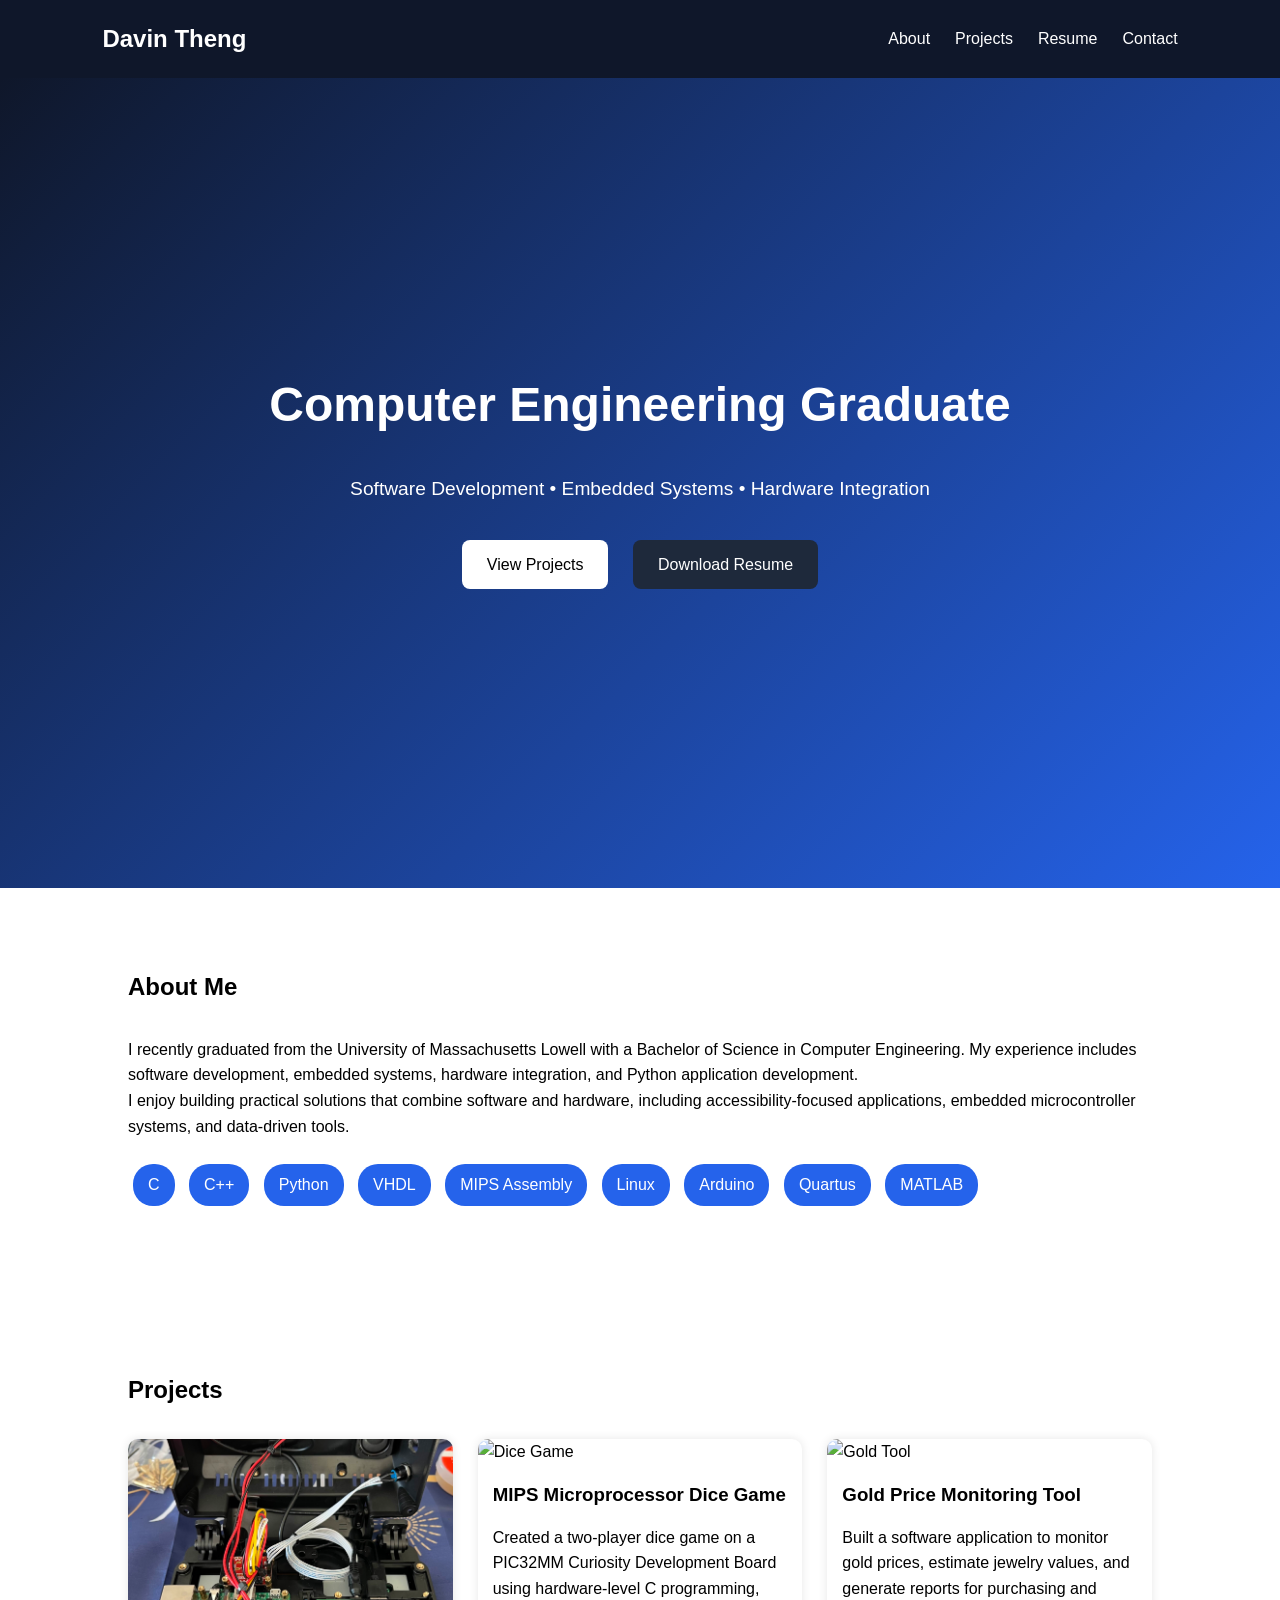
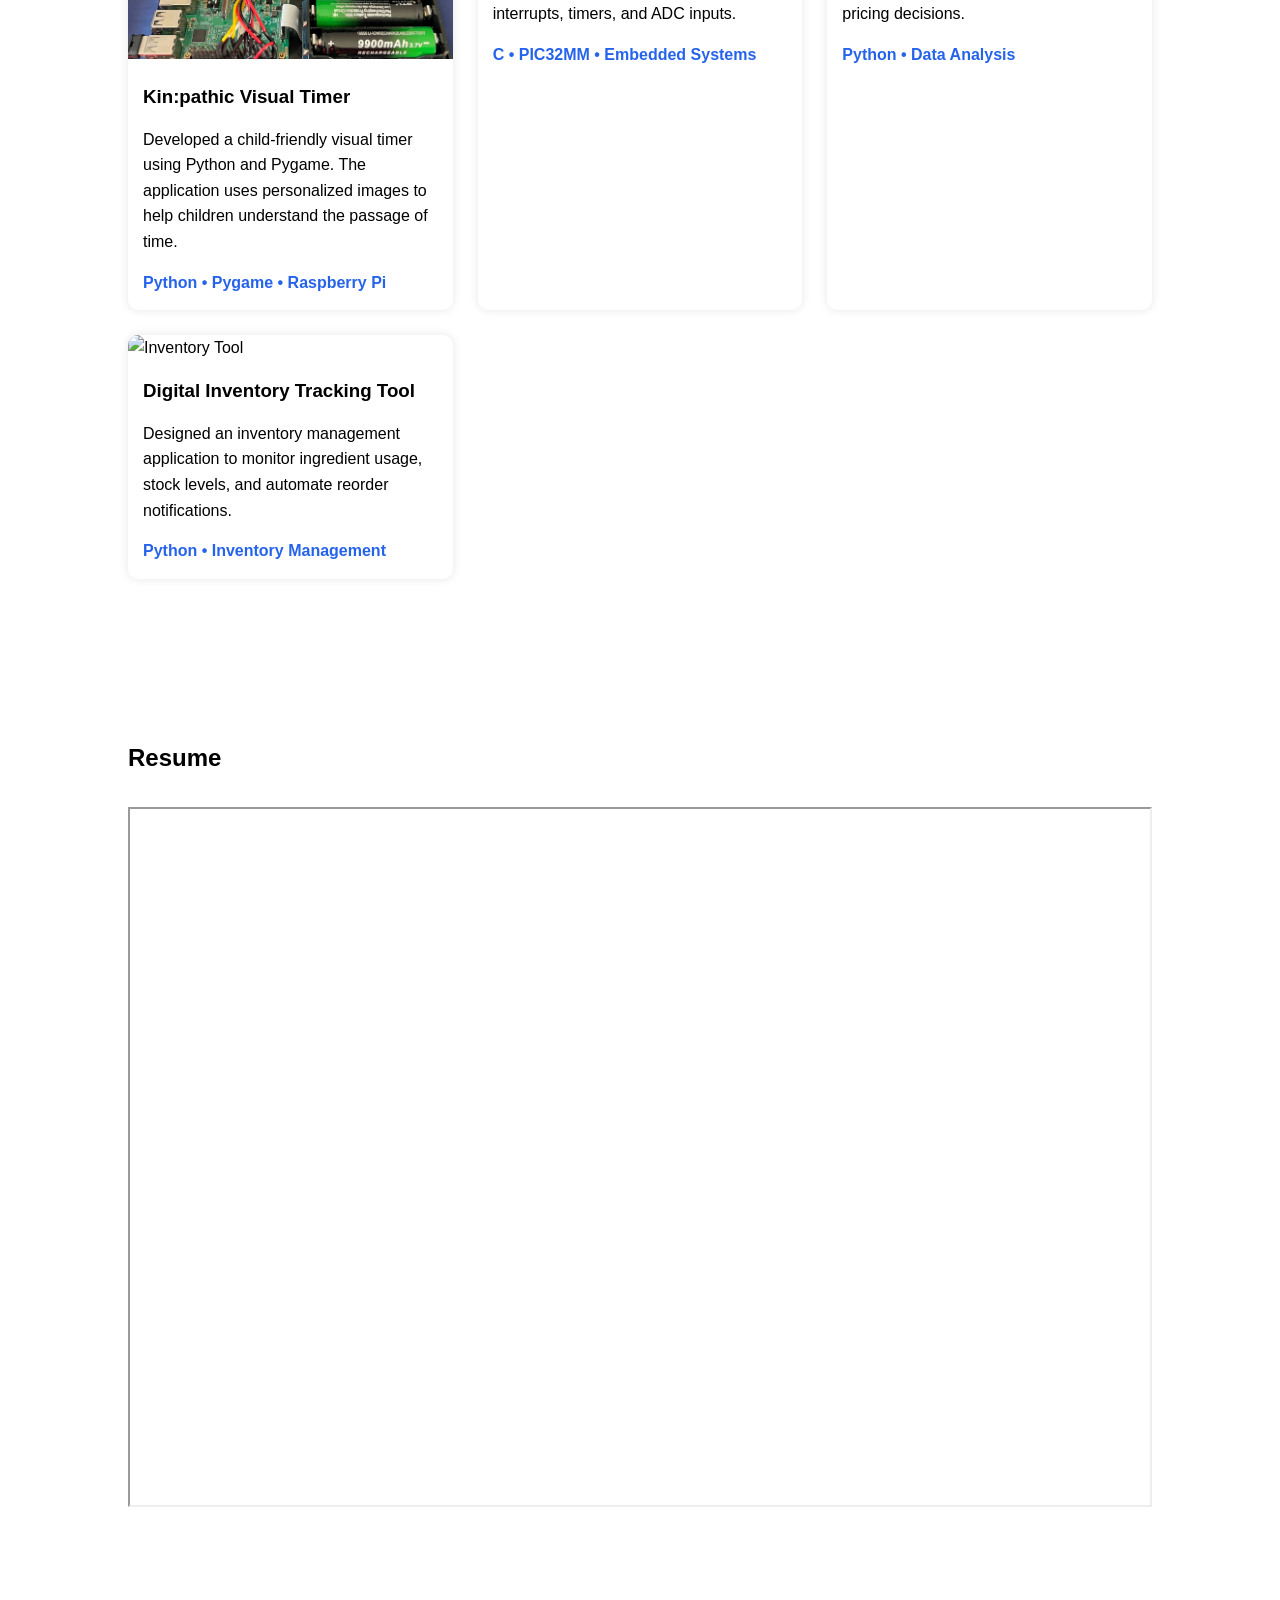
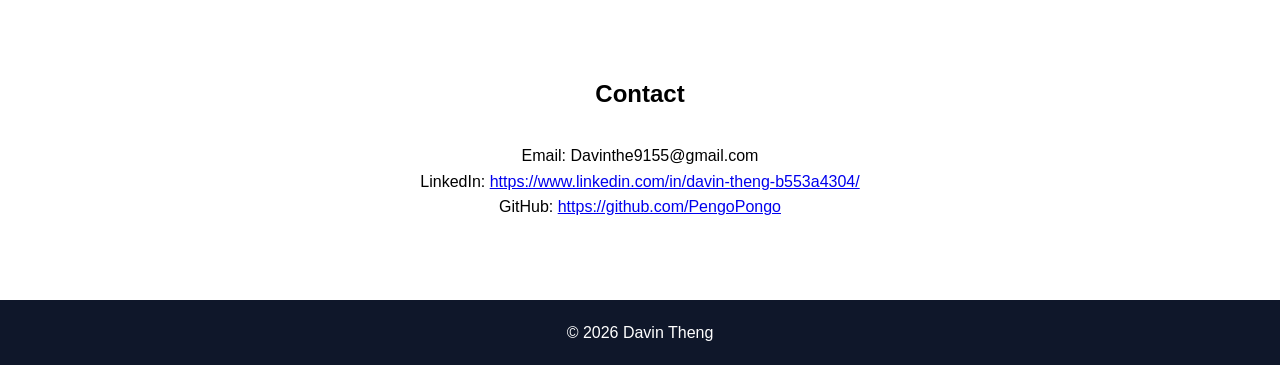
==== index.html @ bcd06a1a "Add files via upload" ====
<!DOCTYPE html>
<html lang="en">
<head>
    <meta charset="UTF-8">
    <meta name="viewport" content="width=device-width, initial-scale=1.0">
    <title>Davin Theng | Portfolio</title>

    <link rel="stylesheet" href="style.css">
</head>
<body>

    <header>
        <nav>
            <h1>Davin Theng</h1>

            <ul>
                <li><a href="#about">About</a></li>
                <li><a href="#projects">Projects</a></li>
                <li><a href="#resume">Resume</a></li>
                <li><a href="#contact">Contact</a></li>
            </ul>
        </nav>
    </header>

    <section class="hero">
        <div class="hero-content">
            <h2>Computer Engineering Graduate</h2>

            <p>
                Software Development • Embedded Systems • Hardware Integration
            </p>

            <div class="hero-buttons">
                <a href="#projects" class="btn">View Projects</a>
                <a href="resume.pdf" class="btn btn-secondary" target="_blank">
                    Download Resume
                </a>
            </div>
        </div>
    </section>

    <section id="about">
        <h2>About Me</h2>

        <p>
            I recently graduated from the University of Massachusetts Lowell
            with a Bachelor of Science in Computer Engineering.
            My experience includes software development, embedded systems,
            hardware integration, and Python application development.
        </p>

        <p>
            I enjoy building practical solutions that combine software and
            hardware, including accessibility-focused applications,
            embedded microcontroller systems, and data-driven tools.
        </p>

        <div class="skills">
            <span>C</span>
            <span>C++</span>
            <span>Python</span>
            <span>VHDL</span>
            <span>MIPS Assembly</span>
            <span>Linux</span>
            <span>Arduino</span>
            <span>Quartus</span>
            <span>MATLAB</span>
        </div>
    </section>

    <section id="projects">
        <h2>Projects</h2>

        <div class="project-grid">

            <div class="project-card">
                <img src="images/visual-timer.png" alt="Visual Timer">

                <h3>Kin:pathic Visual Timer</h3>

                <p>
                    Developed a child-friendly visual timer using Python and
                    Pygame. The application uses personalized images to help
                    children understand the passage of time.
                </p>

                <p class="tech">
                    Python • Pygame • Raspberry Pi
                </p>
            </div>

            <div class="project-card">
                <img src="images/dice-game.png" alt="Dice Game">

                <h3>MIPS Microprocessor Dice Game</h3>

                <p>
                    Created a two-player dice game on a PIC32MM Curiosity
                    Development Board using hardware-level C programming,
                    interrupts, timers, and ADC inputs.
                </p>

                <p class="tech">
                    C • PIC32MM • Embedded Systems
                </p>
            </div>

            <div class="project-card">
                <img src="images/gold-tool.png" alt="Gold Tool">

                <h3>Gold Price Monitoring Tool</h3>

                <p>
                    Built a software application to monitor gold prices,
                    estimate jewelry values, and generate reports for
                    purchasing and pricing decisions.
                </p>

                <p class="tech">
                    Python • Data Analysis
                </p>
            </div>

            <div class="project-card">
                <img src="images/inventory-tool.png" alt="Inventory Tool">

                <h3>Digital Inventory Tracking Tool</h3>

                <p>
                    Designed an inventory management application to monitor
                    ingredient usage, stock levels, and automate reorder
                    notifications.
                </p>

                <p class="tech">
                    Python • Inventory Management
                </p>
            </div>

        </div>
    </section>

    <section id="resume">
        <h2>Resume</h2>

        <iframe
            src="resume.pdf"
            width="100%"
            height="700">
        </iframe>
    </section>

    <section id="contact">
        <h2>Contact</h2>

        <div class="contact-container">
            <p>Email: Davinthe9155@gmail.com</p>

            <p>
                LinkedIn:
                <a href="https://www.linkedin.com/in/davin-theng-b553a4304/">
                    https://www.linkedin.com/in/davin-theng-b553a4304/
                </a>
            </p>

            <p>
                GitHub:
                <a href="https://github.com/PengoPongo">
                    https://github.com/PengoPongo
                </a>
            </p>
        </div>
    </section>

    <footer>
        <p>© 2026 Davin Theng</p>
    </footer>

    <script src="script.js"></script>
</body>
</html>
---- style.css ----
* {
    margin: 0;
    padding: 0;
    box-sizing: border-box;
}

body {
    font-family: Arial, sans-serif;
    line-height: 1.6;
}

header {
    background: #0f172a;
    color: white;
    position: sticky;
    top: 0;
}

nav {
    display: flex;
    justify-content: space-between;
    align-items: center;
    padding: 20px 8%;
}

nav ul {
    list-style: none;
    display: flex;
    gap: 25px;
}

nav a {
    color: white;
    text-decoration: none;
}

.hero {
    height: 90vh;
    background: linear-gradient(
        135deg,
        #0f172a,
        #2563eb
    );

    color: white;

    display: flex;
    justify-content: center;
    align-items: center;
    text-align: center;
}

.hero h2 {
    font-size: 3rem;
}

.hero p {
    margin-top: 15px;
    font-size: 1.2rem;
}

.hero-buttons {
    margin-top: 25px;
}

.btn {
    background: white;
    color: black;
    text-decoration: none;
    padding: 12px 25px;
    border-radius: 8px;
    margin: 10px;
    display: inline-block;
}

.btn-secondary {
    background: #1e293b;
    color: white;
}

section {
    padding: 80px 10%;
}

section h2 {
    margin-bottom: 30px;
}

.skills {
    margin-top: 20px;
}

.skills span {
    display: inline-block;
    background: #2563eb;
    color: white;
    padding: 8px 15px;
    margin: 5px;
    border-radius: 20px;
}

.project-grid {
    display: grid;

    grid-template-columns:
    repeat(auto-fit, minmax(300px, 1fr));

    gap: 25px;
}

.project-card {
    background: white;
    box-shadow: 0 0 10px rgba(0,0,0,.1);
    border-radius: 10px;
    overflow: hidden;
}

.project-card img {
    width: 100%;
    height: 220px;
    object-fit: cover;
}

.project-card h3 {
    padding: 15px;
}

.project-card p {
    padding: 0 15px 15px;
}

.tech {
    color: #2563eb;
    font-weight: bold;
}

#contact {
    text-align: center;
}

footer {
    background: #0f172a;
    color: white;
    text-align: center;
    padding: 20px;
}
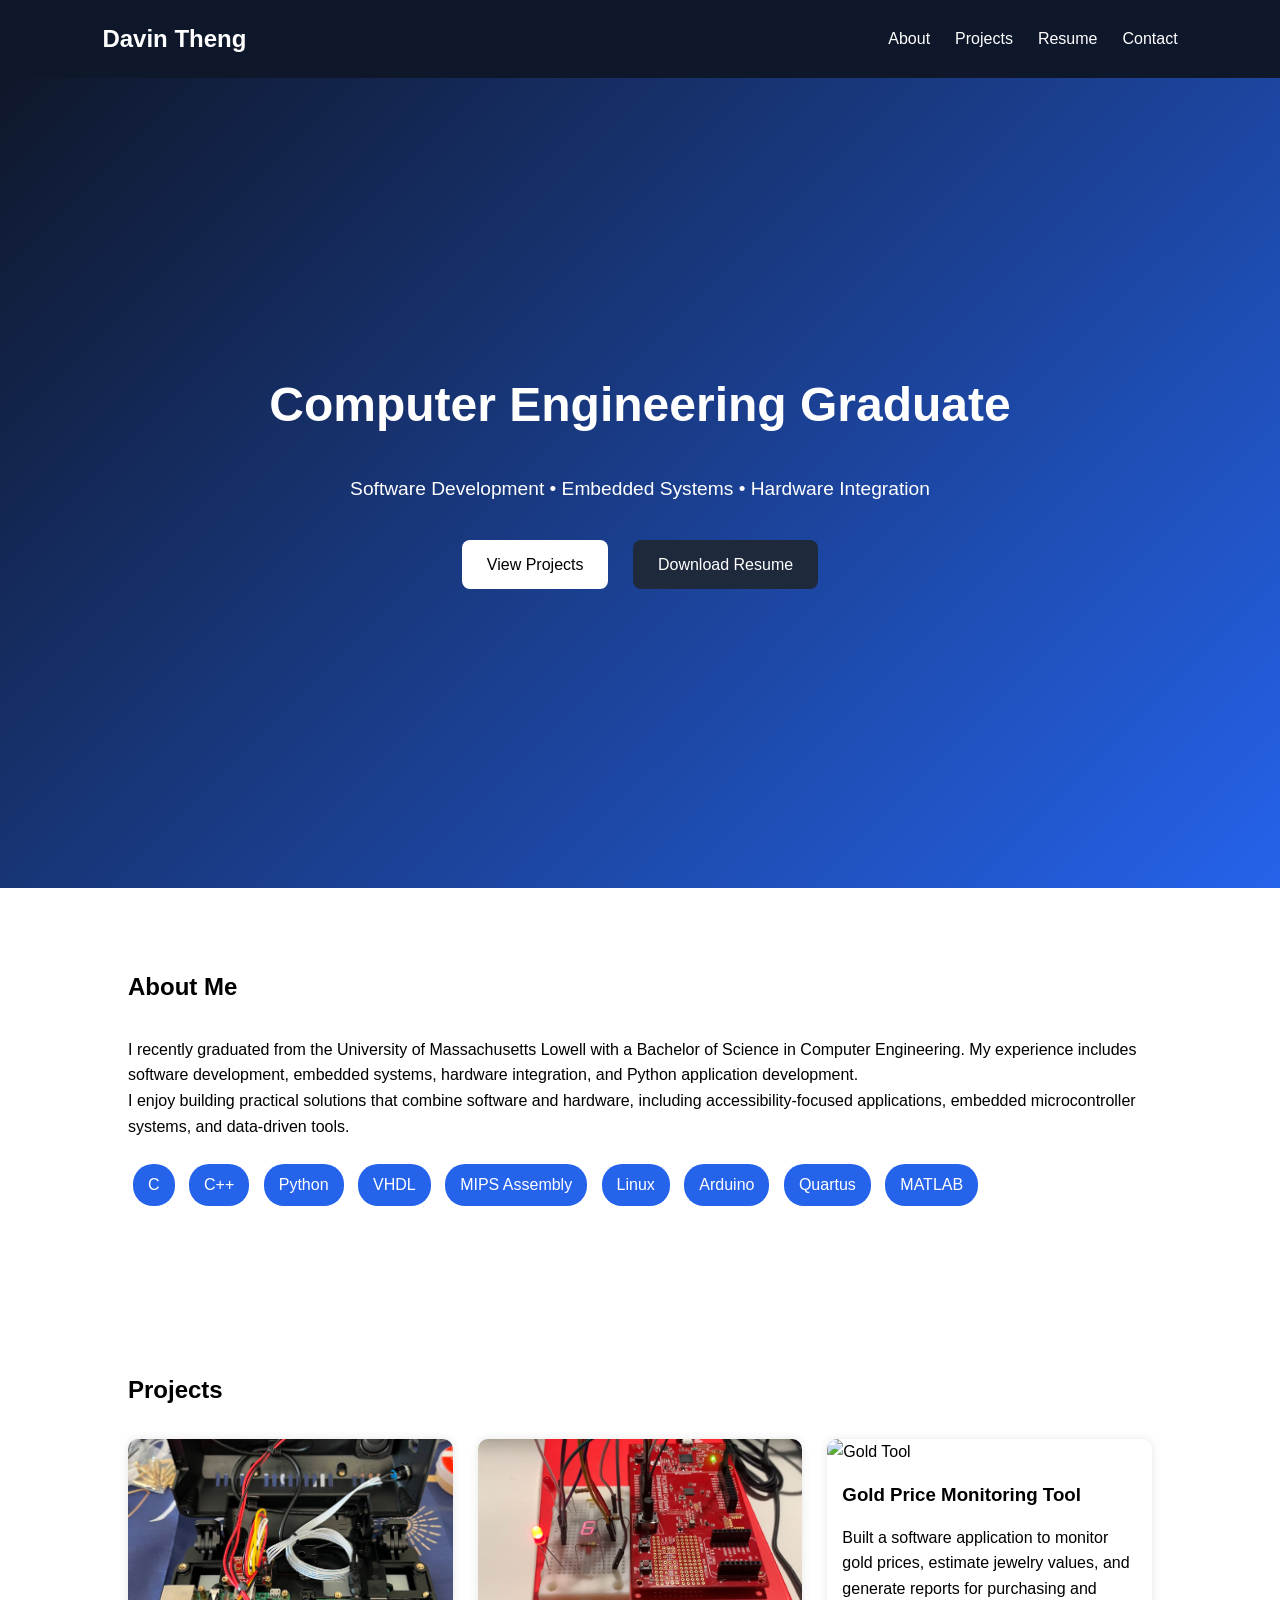
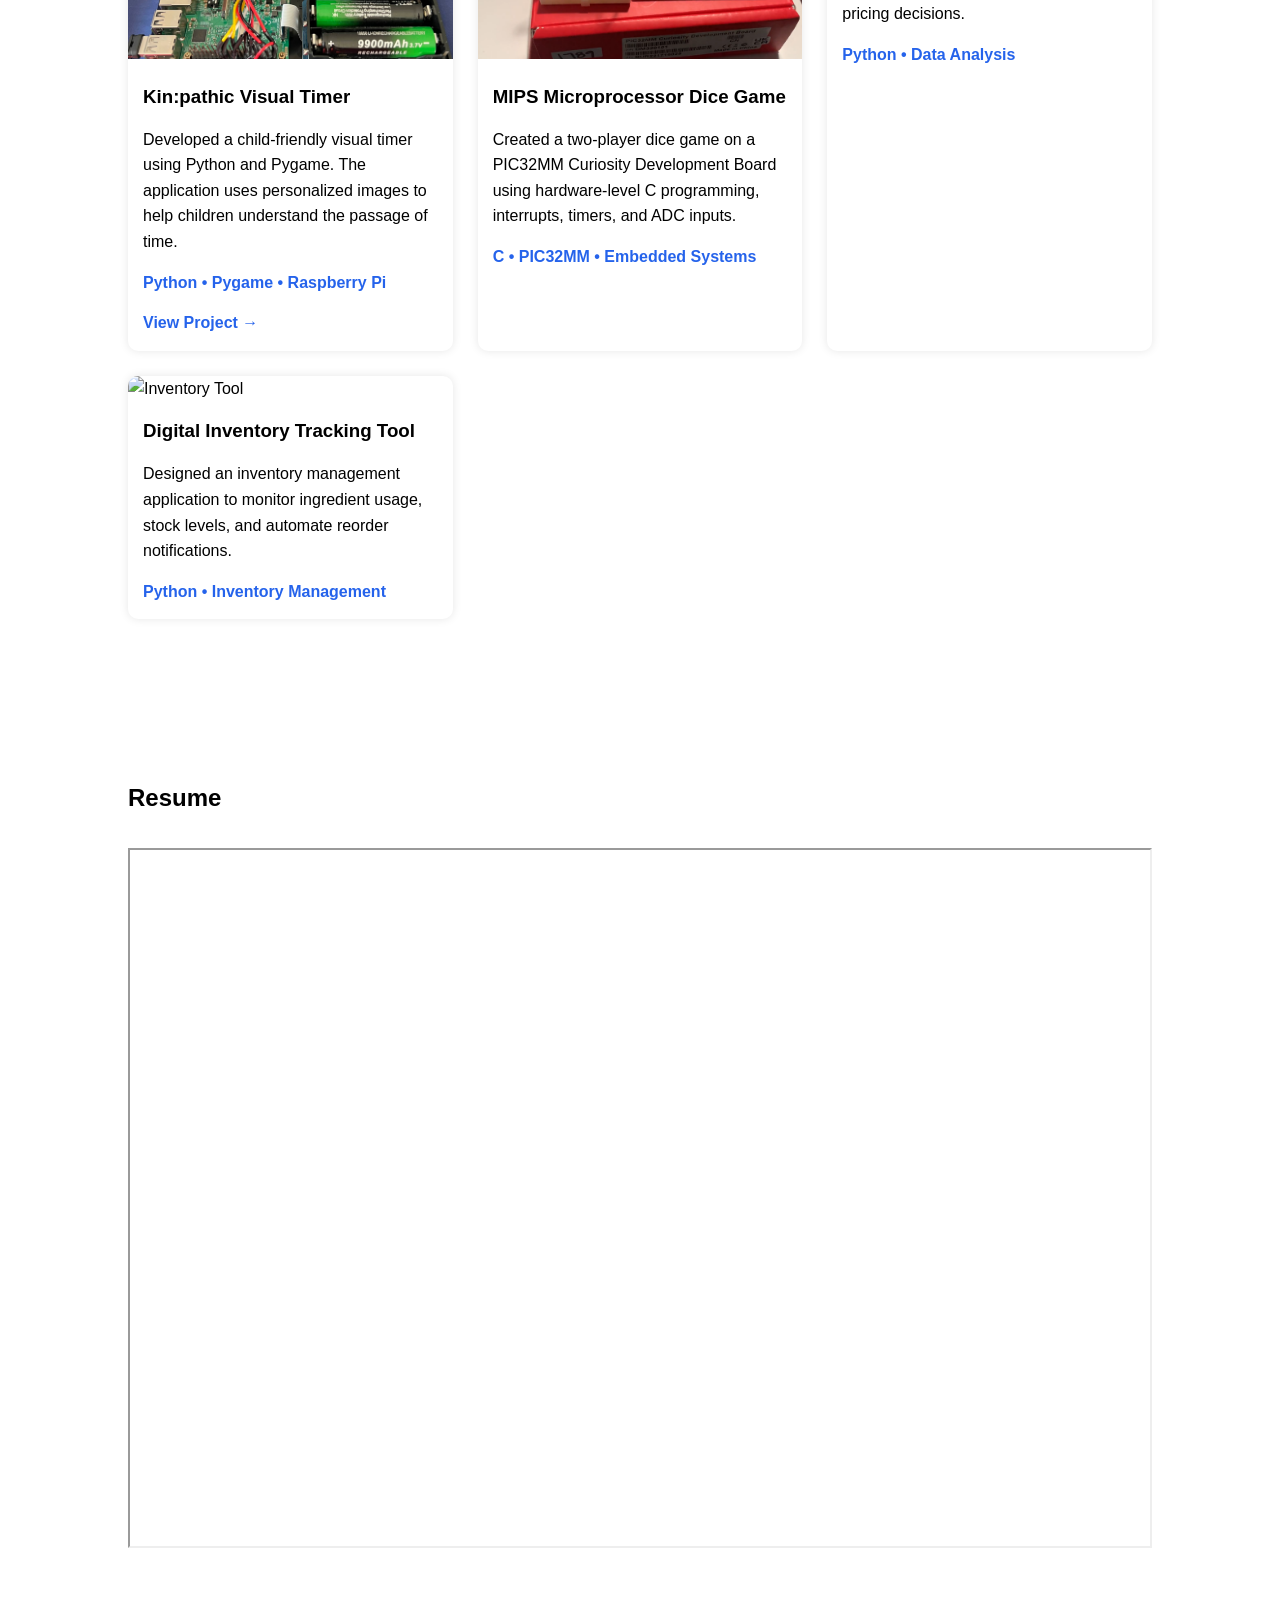
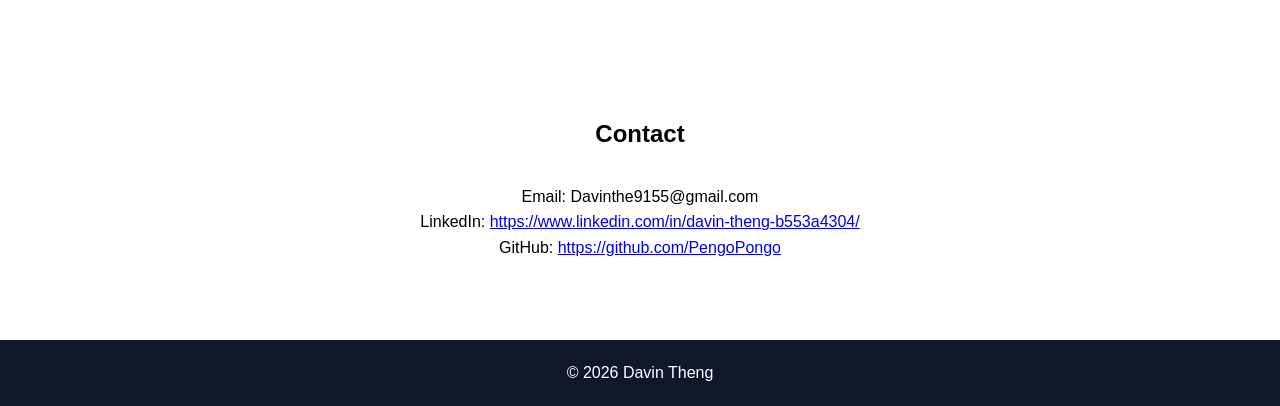
==== commit a6c9e85a: "Add files via upload" ====
--- a/index.html
+++ b/index.html
@@ -73,7 +73,7 @@
 
         <div class="project-grid">
 
-            <div class="project-card">
+            <a href="kinpathic-timer.html" class="project-card project-card-link">
                 <img src="images/visual-timer.png" alt="Visual Timer">
 
                 <h3>Kin:pathic Visual Timer</h3>
@@ -87,22 +87,27 @@
                 <p class="tech">
                     Python • Pygame • Raspberry Pi
                 </p>
-            </div>
 
-            <div class="project-card">
-                <img src="images/dice-game.png" alt="Dice Game">
+                <p class="view-more">View Project →</p>
+            </a>
 
-                <h3>MIPS Microprocessor Dice Game</h3>
+            <div class="project-grid">
+                
+                <a href="dice-game.html" class="project-card project-card-link">
+                    <img src="images/dice-game.png" alt="Dice Game">
 
-                <p>
-                    Created a two-player dice game on a PIC32MM Curiosity
-                    Development Board using hardware-level C programming,
-                    interrupts, timers, and ADC inputs.
-                </p>
+                    <h3>MIPS Microprocessor Dice Game</h3>
 
-                <p class="tech">
-                    C • PIC32MM • Embedded Systems
-                </p>
+                    <p>
+                        Created a two-player dice game on a PIC32MM Curiosity
+                        Development Board using hardware-level C programming,
+                        interrupts, timers, and ADC inputs.
+                    </p>
+
+                    <p class="tech">
+                        C • PIC32MM • Embedded Systems
+                    </p>
+                </a>
             </div>
 
             <div class="project-card">
--- a/style.css
+++ b/style.css
@@ -143,4 +143,22 @@
     color: white;
     text-align: center;
     padding: 20px;
-}+}
+/* ── Clickable project card ── */
+.project-card-link {
+    display: block;
+    text-decoration: none;
+    color: inherit;
+    transition: transform 0.2s, box-shadow 0.2s;
+}
+
+.project-card-link:hover {
+    transform: translateY(-4px);
+    box-shadow: 0 8px 24px rgba(0,0,0,0.15);
+}
+
+.view-more {
+    color: #2563eb;
+    font-weight: bold;
+    padding: 0 15px 15px !important;
+}
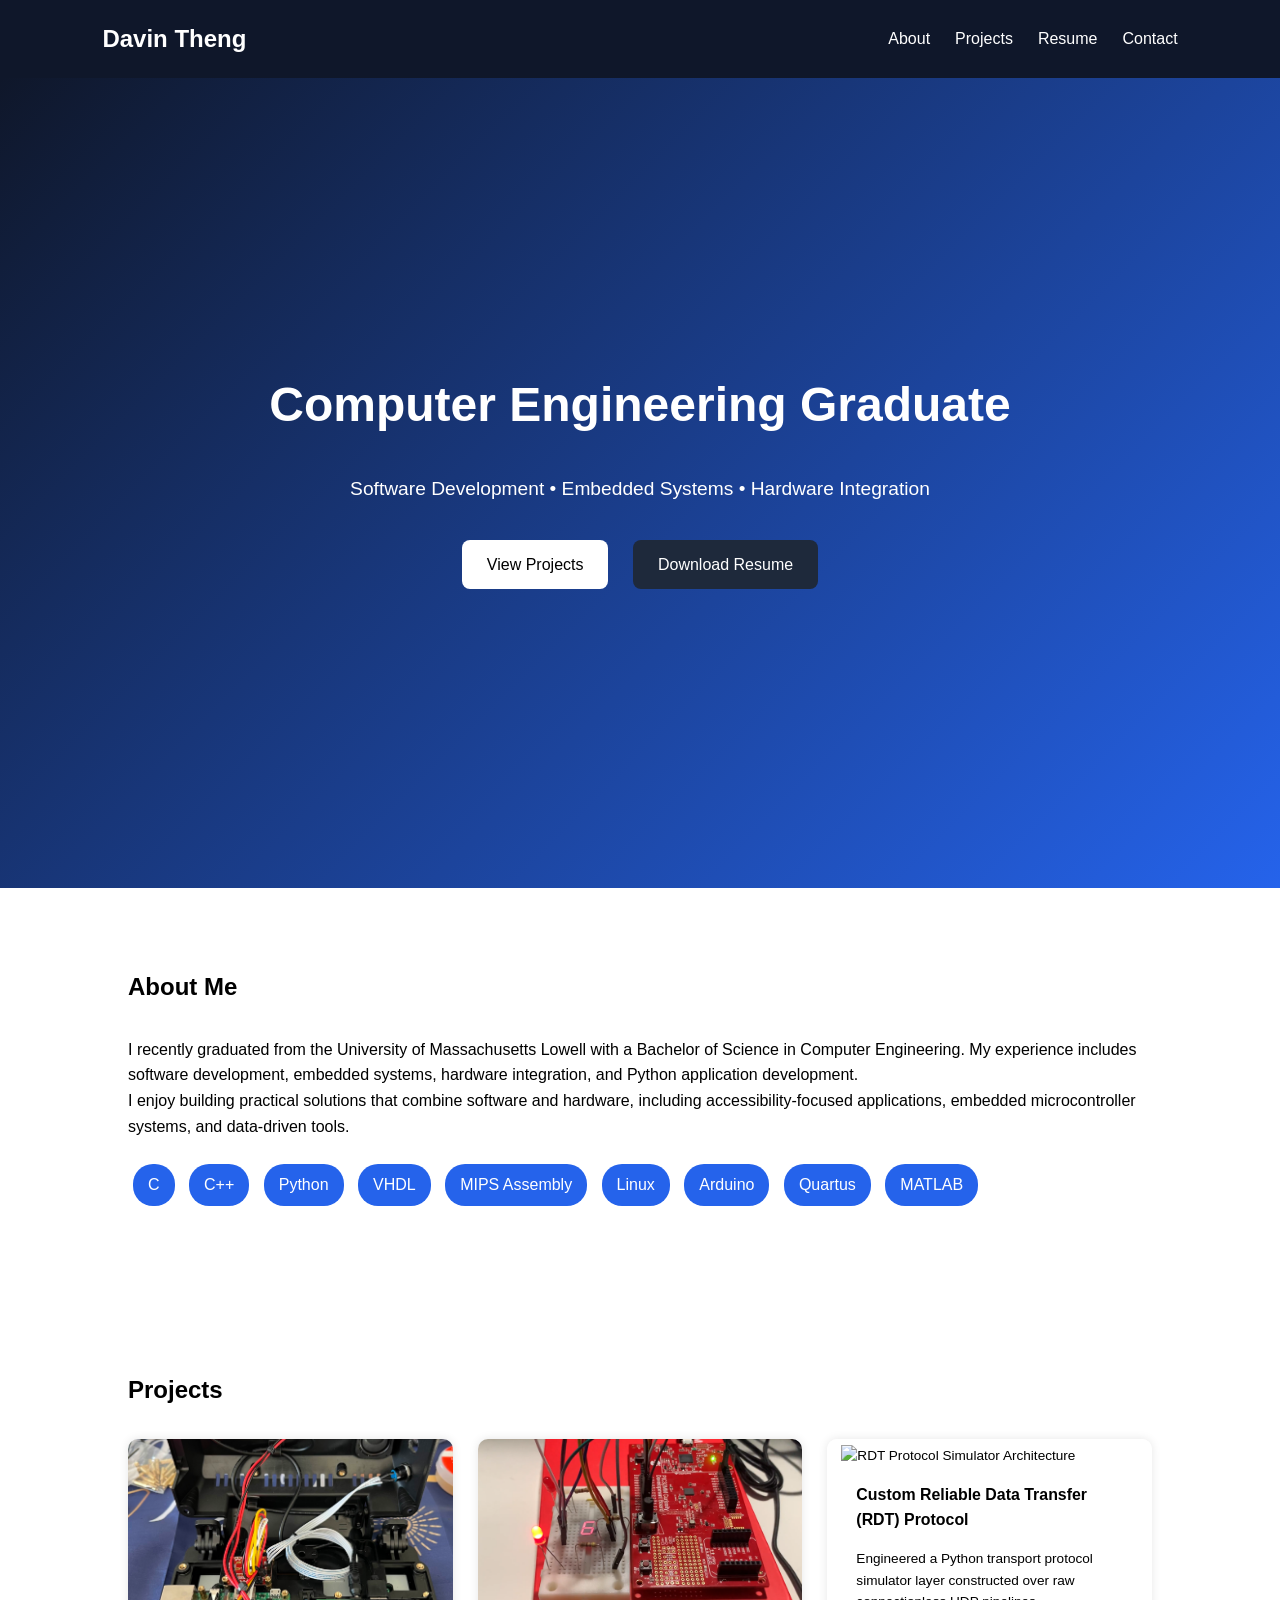
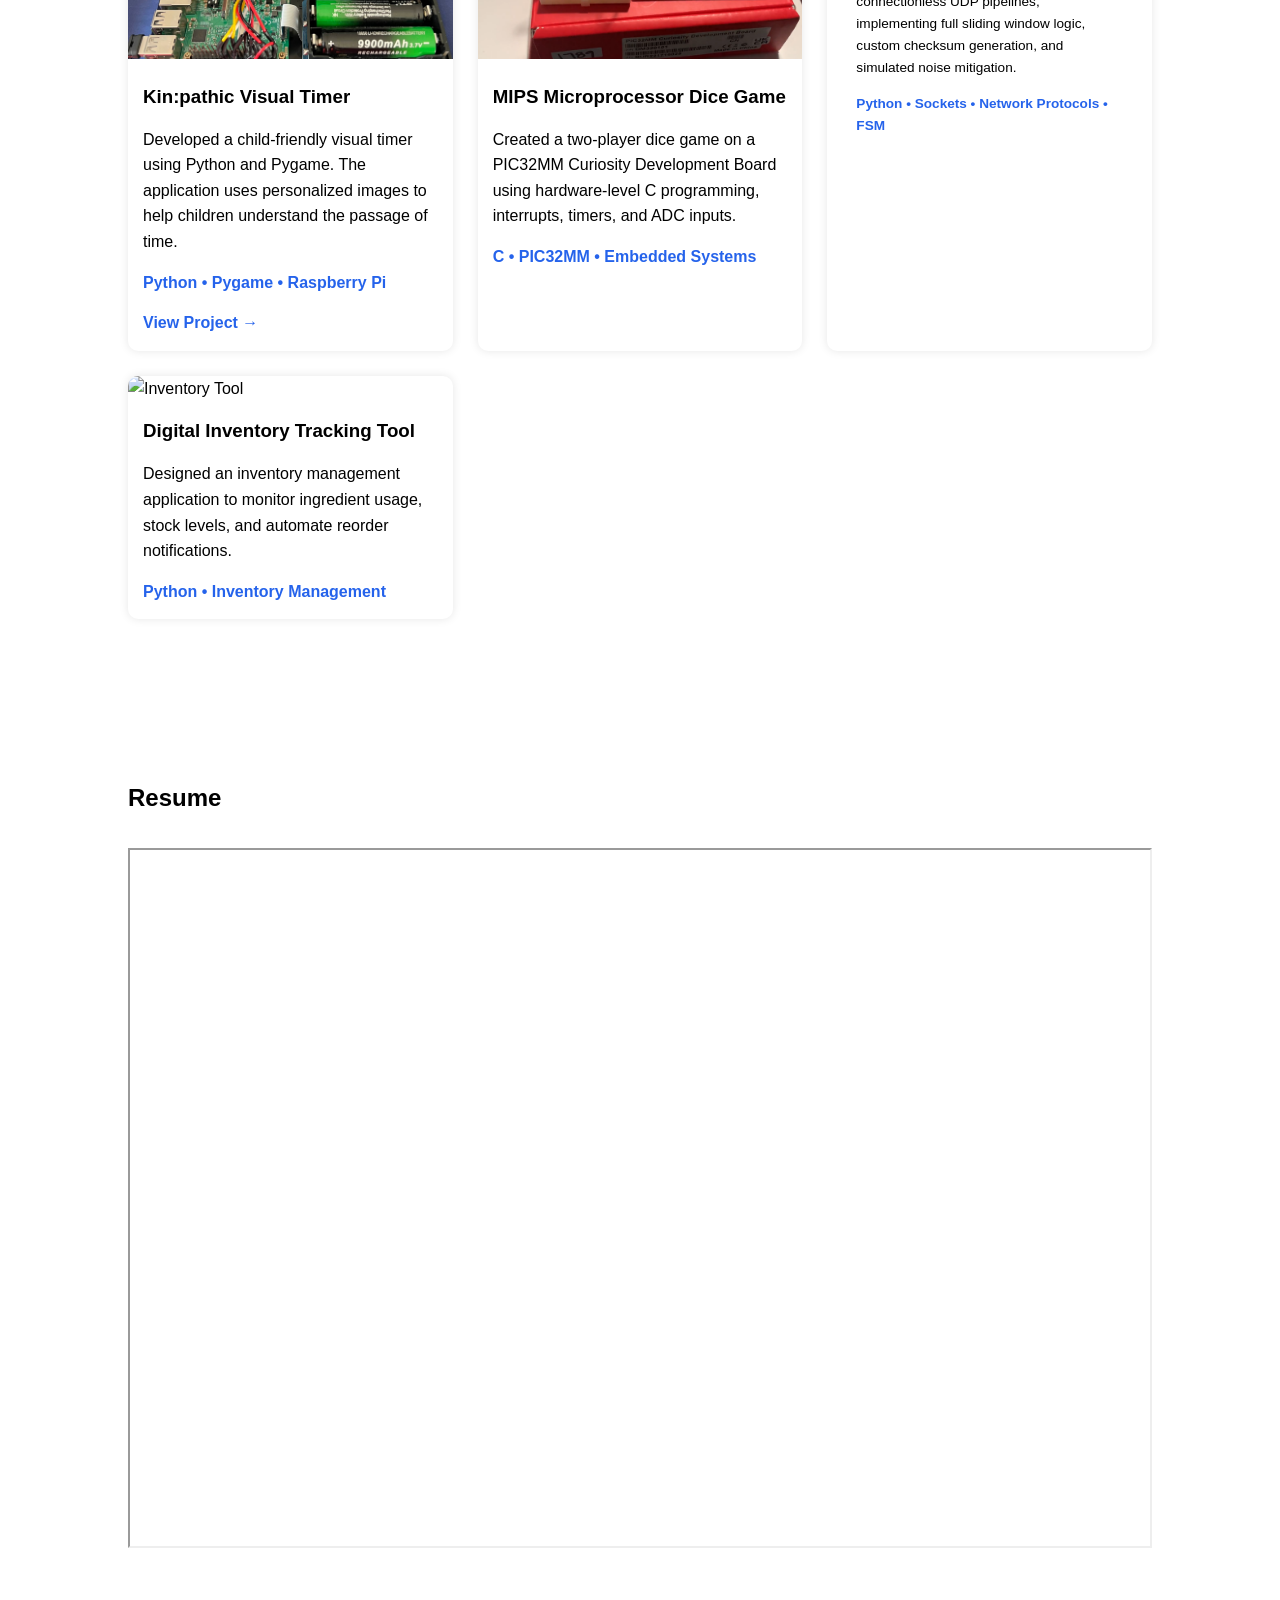
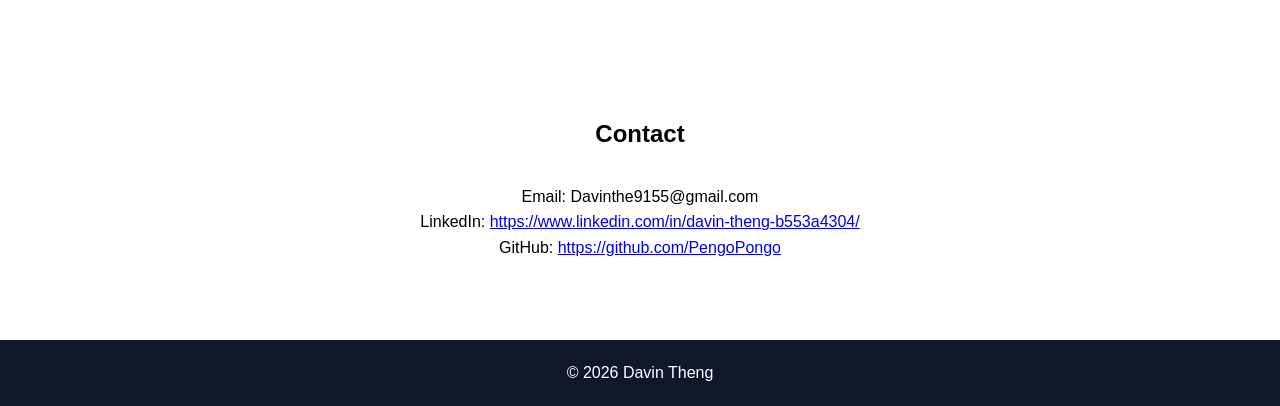
==== commit d8e82f1c: "Add files via upload" ====
--- a/index.html
+++ b/index.html
@@ -111,19 +111,20 @@
             </div>
 
             <div class="project-card">
-                <img src="images/gold-tool.png" alt="Gold Tool">
-
-                <h3>Gold Price Monitoring Tool</h3>
-
-                <p>
-                    Built a software application to monitor gold prices,
-                    estimate jewelry values, and generate reports for
-                    purchasing and pricing decisions.
-                </p>
-
-                <p class="tech">
-                    Python • Data Analysis
-                </p>
+                
+                <a href="rdt-protocol.html" class="btn" style="margin: 0; padding: 6px 14px; font-size: 0.85rem;">
+                    <img src="images/network-protocol.png" alt="RDT Protocol Simulator Architecture">
+                    
+                    <h3>Custom Reliable Data Transfer (RDT) Protocol</h3>
+                
+                    <p>
+                    Engineered a Python transport protocol simulator layer constructed over raw connectionless UDP pipelines, 
+                    implementing full sliding window logic, custom checksum generation, and simulated noise mitigation.
+                    </p>
+                    
+                    <p class="tech">Python • Sockets • Network Protocols • FSM</p>
+                
+                </a>
             </div>
 
             <div class="project-card">
--- a/style.css
+++ b/style.css
@@ -143,22 +143,42 @@
     color: white;
     text-align: center;
     padding: 20px;
-}
-/* ── Clickable project card ── */
-.project-card-link {
-    display: block;
-    text-decoration: none;
-    color: inherit;
-    transition: transform 0.2s, box-shadow 0.2s;
-}
-
-.project-card-link:hover {
-    transform: translateY(-4px);
-    box-shadow: 0 8px 24px rgba(0,0,0,0.15);
-}
-
-.view-more {
-    color: #2563eb;
-    font-weight: bold;
-    padding: 0 15px 15px !important;
-}
+}
+/* ── Clickable project card ── */
+.project-card-link {
+    display: block;
+    text-decoration: none;
+    color: inherit;
+    transition: transform 0.2s, box-shadow 0.2s;
+}
+
+.project-card-link:hover {
+    transform: translateY(-4px);
+    box-shadow: 0 8px 24px rgba(0,0,0,0.15);
+}
+
+.view-more {
+    color: #2563eb;
+    font-weight: bold;
+    padding: 0 15px 15px !important;
+}
+
+.video-container {
+    position: relative;
+    padding-bottom: 56.25%; /* 16:9 Aspect Ratio */
+    padding-top: 0;
+    height: 0;
+    overflow: hidden;
+    margin: 30px 0;
+    border-radius: 10px;
+    box-shadow: 0 4px 12px rgba(0, 0, 0, 0.1);
+}
+
+.video-container iframe {
+    position: absolute;
+    top: 0;
+    left: 0;
+    width: 100%;
+    height: 100%;
+    border: none;
+}
